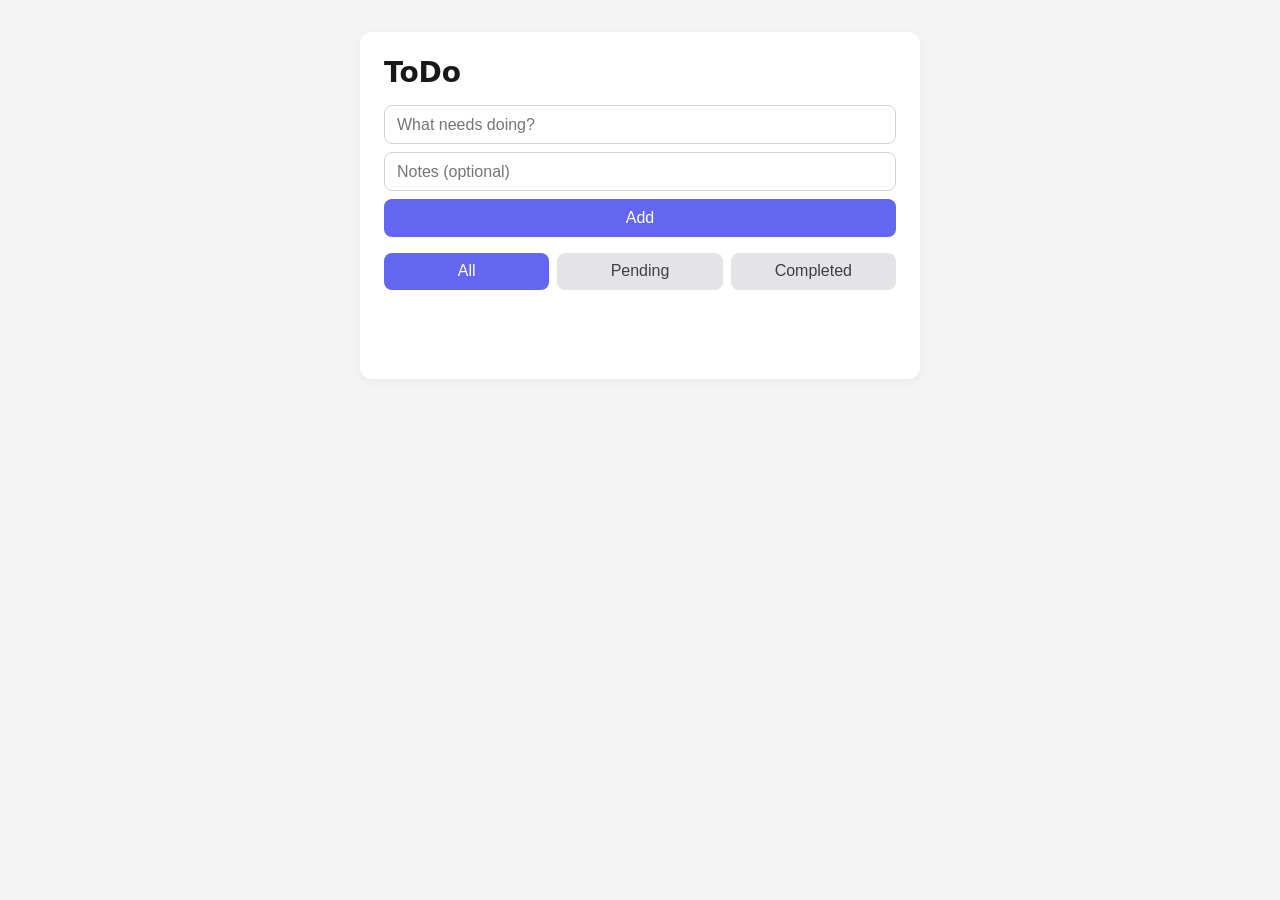
==== frontent/index.html @ 572b08aa "Added frontend and connection to backend" ====
<!DOCTYPE html>
<html lang="en">
<head>
    <meta charset="UTF-8">
    <meta name="viewport" content="width=device-width, initial-scale=1.0">
    <title>ToDo</title>
    <link rel="stylesheet" href="style.css">
</head>
<body>
    <main>
        <h1>ToDo</h1>

        <form id="task-form">
            <input type="text" id="title" placeholder="What needs doing?" required maxlength="100">
            <input type="text" id="description" placeholder="Notes (optional)" maxlength="500">
            <button type="submit">Add</button>
        </form>

        <div class="filters">
            <button data-filter="all" class="active">All</button>
            <button data-filter="pending">Pending</button>
            <button data-filter="completed">Completed</button>
        </div>

        <ul id="task-list"></ul>

        <p id="status"></p>
    </main>

    <script src="app.js"></script>
</body>
</html>
---- frontent/style.css ----
* {
    box-sizing: border-box;
}

body {
    font-family: system-ui, -apple-system, sans-serif;
    background: #f4f4f5;
    color: #18181b;
    margin: 0;
    padding: 2rem 1rem;
}

main {
    max-width: 560px;
    margin: 0 auto;
    background: white;
    padding: 1.5rem;
    border-radius: 12px;
    box-shadow: 0 2px 10px rgba(0, 0, 0, 0.05);
}

h1 {
    margin: 0 0 1rem;
    font-size: 1.75rem;
}

#task-form {
    display: flex;
    flex-direction: column;
    gap: 0.5rem;
    margin-bottom: 1rem;
}

#task-form input {
    padding: 0.6rem 0.75rem;
    border: 1px solid #d4d4d8;
    border-radius: 8px;
    font-size: 1rem;
}

#task-form input:focus {
    outline: none;
    border-color: #6366f1;
}

button {
    padding: 0.6rem 1rem;
    border: none;
    border-radius: 8px;
    background: #6366f1;
    color: white;
    font-size: 1rem;
    cursor: pointer;
}

button:hover {
    background: #4f46e5;
}

.filters {
    display: flex;
    gap: 0.5rem;
    margin-bottom: 1rem;
}

.filters button {
    background: #e4e4e7;
    color: #3f3f46;
    flex: 1;
}

.filters button.active {
    background: #6366f1;
    color: white;
}

#task-list {
    list-style: none;
    padding: 0;
    margin: 0;
    display: flex;
    flex-direction: column;
    gap: 0.5rem;
}

.task {
    display: flex;
    align-items: flex-start;
    gap: 0.75rem;
    padding: 0.75rem;
    background: #fafafa;
    border: 1px solid #e4e4e7;
    border-radius: 8px;
}

.task input[type="checkbox"] {
    margin-top: 0.25rem;
    width: 1.1rem;
    height: 1.1rem;
    cursor: pointer;
}

.task .body {
    flex: 1;
    min-width: 0;
}

.task .title {
    font-weight: 500;
    word-wrap: break-word;
}

.task .description {
    color: #71717a;
    font-size: 0.9rem;
    margin-top: 0.25rem;
    word-wrap: break-word;
}

.task.completed .title,
.task.completed .description {
    text-decoration: line-through;
    color: #a1a1aa;
}

.task .delete {
    background: transparent;
    color: #ef4444;
    padding: 0.25rem 0.5rem;
    font-size: 1.25rem;
    line-height: 1;
}

.task .delete:hover {
    background: #fee2e2;
}

#status {
    margin-top: 1rem;
    color: #71717a;
    font-size: 0.9rem;
    text-align: center;
    min-height: 1.2rem;
}

#status.error {
    color: #ef4444;
}
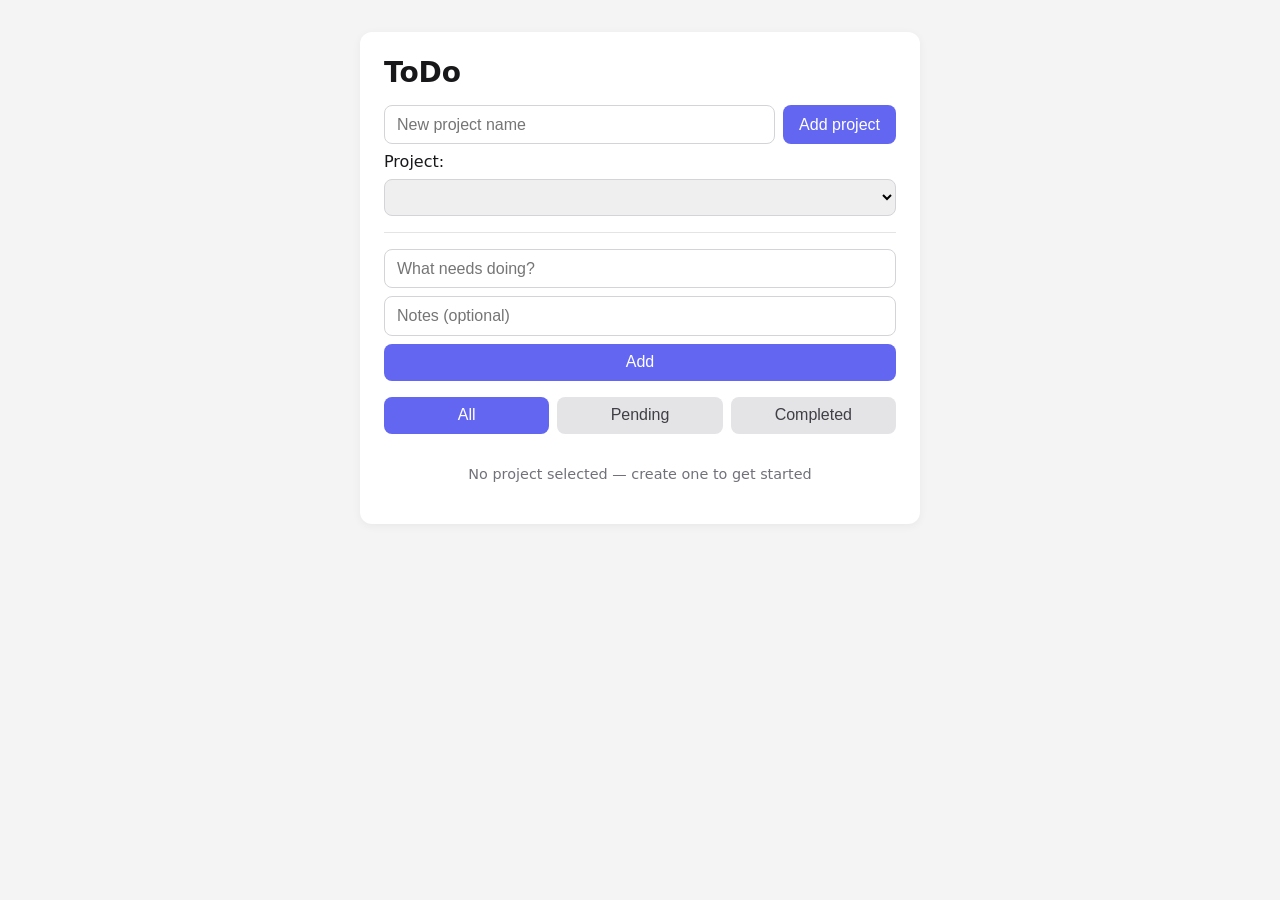
==== commit 70657a8f: "Add first test: TaskController createTask happy path" ====
--- a/frontent/index.html
+++ b/frontent/index.html
@@ -9,6 +9,15 @@
 <body>
     <main>
         <h1>ToDo</h1>
+
+        <section class="projects">
+            <form id="project-form">
+                <input type="text" id="project-name" placeholder="New project name" required maxlength="100">
+                <button type="submit">Add project</button>
+            </form>
+            <label for="project-select">Project:</label>
+            <select id="project-select"></select>
+        </section>
 
         <form id="task-form">
             <input type="text" id="title" placeholder="What needs doing?" required maxlength="100">
--- a/frontent/style.css
+++ b/frontent/style.css
@@ -146,3 +146,32 @@
 #status.error {
     color: #ef4444;
 }
+
+.projects {
+    display: flex;
+    flex-direction: column;
+    gap: 0.5rem;
+    margin-bottom: 1rem;
+    padding-bottom: 1rem;
+    border-bottom: 1px solid #e4e4e7;
+}
+
+#project-form {
+    display: flex;
+    gap: 0.5rem;
+}
+
+#project-form input {
+    flex: 1;
+    padding: 0.6rem 0.75rem;
+    border: 1px solid #d4d4d8;
+    border-radius: 8px;
+    font-size: 1rem;
+}
+
+#project-select {
+    padding: 0.5rem;
+    border: 1px solid #d4d4d8;
+    border-radius: 8px;
+    font-size: 1rem;
+}
